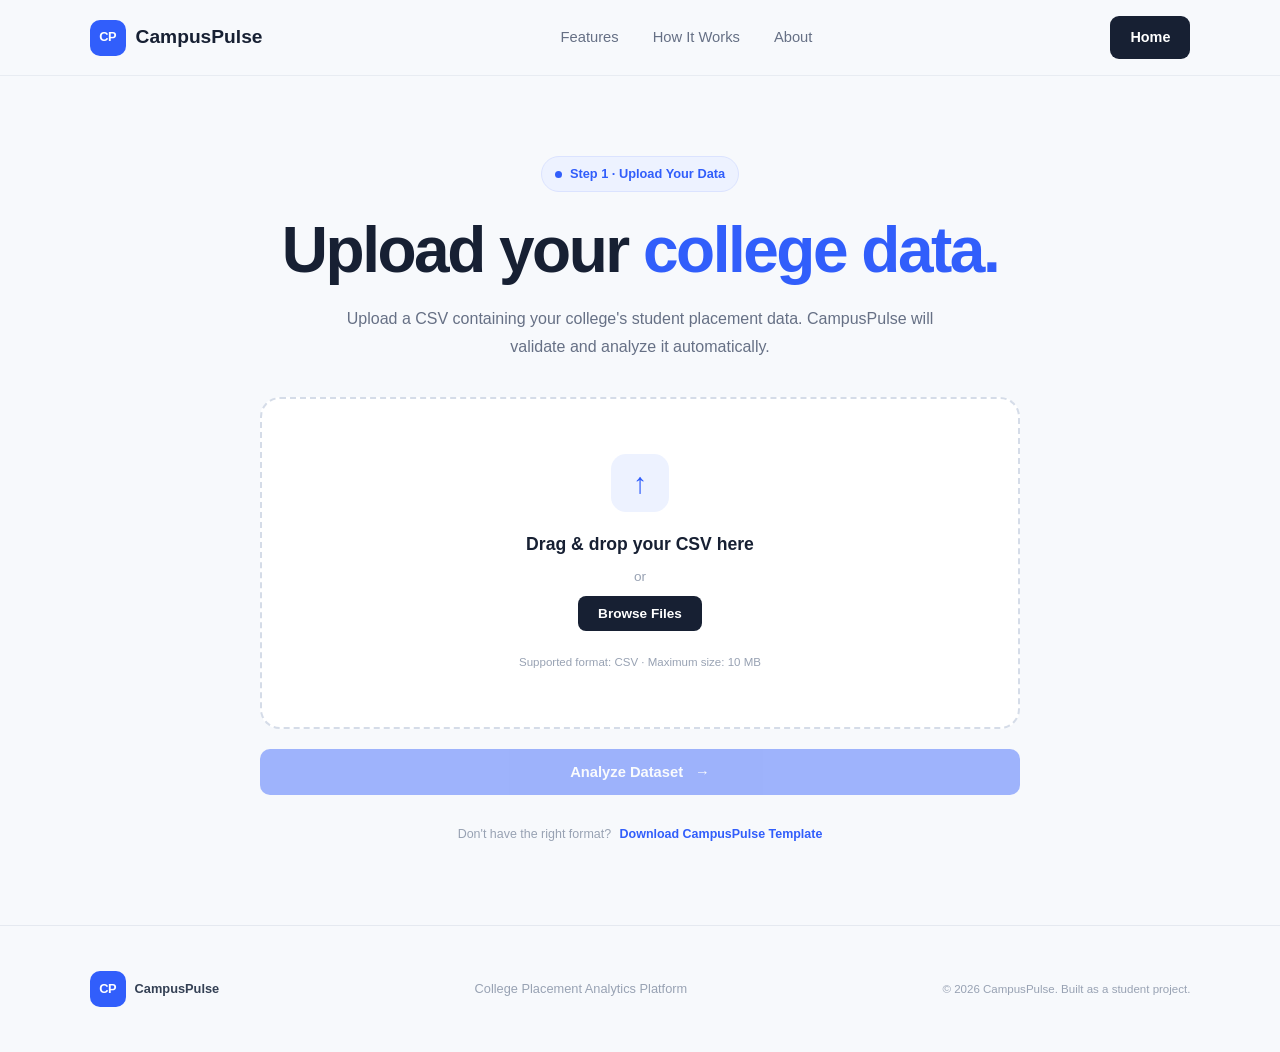
==== frontend/upload.html @ 4b05f2b4 "frontend pusshed" ====
<!DOCTYPE html>
<html lang="en">

<head>
    <meta charset="UTF-8">
    <meta name="viewport" content="width=device-width, initial-scale=1.0">

    <title>Upload Data | CampusPulse</title>

    <link rel="stylesheet" href="style.css">
    <link rel="stylesheet" href="upload.css">
</head>

<body>

    <!-- NAVBAR -->

    <header class="navbar">

        <a href="index.html" class="logo">
            <span class="logo-mark">CP</span>
            <span>CampusPulse</span>
        </a>

        <nav class="nav-links">
            <a href="index.html#features">Features</a>
            <a href="index.html#how-it-works">How It Works</a>
            <a href="index.html#about">About</a>
        </nav>

        <a href="index.html" class="nav-button">
            Home
        </a>

    </header>


    <!-- UPLOAD PAGE -->

    <main class="upload-page">

        <div class="upload-page-content">

            <div class="badge">
                <span class="badge-dot"></span>
                Step 1 · Upload Your Data
            </div>

            <h1>
                Upload your
                <span>college data.</span>
            </h1>

            <p class="upload-description">
                Upload a CSV containing your college's student
                placement data. CampusPulse will validate and
                analyze it automatically.
            </p>


            <!-- DROP ZONE -->

            <div class="drop-zone" id="dropZone">

                <div class="upload-icon">
                    ↑
                </div>

                <h3>
                    Drag & drop your CSV here
                </h3>

                <p>
                    or
                </p>

                <button
                    type="button"
                    class="browse-button"
                    id="browseButton"
                >
                    Browse Files
                </button>

                <input
                    type="file"
                    id="fileInput"
                    accept=".csv"
                    hidden
                >

                <p class="file-info">
                    Supported format: CSV · Maximum size: 10 MB
                </p>

            </div>


            <!-- SELECTED FILE -->

            <div
                class="selected-file"
                id="selectedFile"
                style="display: none;"
            >

                <div class="file-icon">
                    CSV
                </div>

                <div class="file-details">

                    <h4 id="fileName">
                        filename.csv
                    </h4>

                    <p id="fileSize">
                        0 KB
                    </p>

                </div>

                <button
                    class="remove-file"
                    id="removeFile"
                    type="button"
                >
                    ×
                </button>

            </div>


            <!-- VALIDATION MESSAGE -->

            <div
                class="validation-message"
                id="validationMessage"
                style="display: none;"
            >
            </div>


            <!-- ANALYZE BUTTON -->

            <button
                class="primary-button analyze-button"
                id="analyzeButton"
                type="button"
                disabled
            >
                Analyze Dataset
                <span>→</span>
            </button>


            <!-- TEMPLATE LINK -->

            <div class="template-help">

                <p>
                    Don't have the right format?
                </p>

                <button
                    type="button"
                    id="templateButton"
                    class="template-link"
                >
                    Download CampusPulse Template
                </button>

            </div>

        </div>

    </main>


    <!-- FOOTER -->

    <footer>

        <div class="footer-logo">
            <span class="logo-mark">CP</span>
            CampusPulse
        </div>

        <p>
            College Placement Analytics Platform
        </p>

        <p class="copyright">
            © 2026 CampusPulse. Built as a student project.
        </p>

    </footer>


    <script src="upload.js"></script>

</body>

</html>
---- frontend/style.css ----
/* =========================================
   CAMPUSPULSE
   Main Styles
========================================= */

* {
    margin: 0;
    padding: 0;
    box-sizing: border-box;
}

html {
    scroll-behavior: smooth;
}

body {
    font-family: -apple-system, BlinkMacSystemFont, "Segoe UI",
                 Roboto, Helvetica, Arial, sans-serif;

    background: #f7f9fc;
    color: #172033;

    line-height: 1.6;
}


/* =========================================
   NAVBAR
========================================= */

.navbar {
    width: 100%;
    height: 76px;

    display: flex;
    align-items: center;
    justify-content: space-between;

    padding: 0 7%;

    background: rgba(247, 249, 252, 0.92);

    border-bottom: 1px solid #e8ecf2;

    position: sticky;
    top: 0;
    z-index: 1000;

    backdrop-filter: blur(12px);
}

.logo {
    display: flex;
    align-items: center;
    gap: 10px;

    text-decoration: none;

    color: #172033;

    font-size: 1.2rem;
    font-weight: 700;
}

.logo-mark {
    width: 36px;
    height: 36px;

    display: flex;
    align-items: center;
    justify-content: center;

    border-radius: 10px;

    background: #315efb;
    color: white;

    font-size: 0.8rem;
    font-weight: 800;

    letter-spacing: -0.5px;
}

.nav-links {
    display: flex;
    gap: 34px;
}

.nav-links a {
    color: #667085;

    text-decoration: none;

    font-size: 0.92rem;
    font-weight: 500;

    transition: 0.2s ease;
}

.nav-links a:hover {
    color: #315efb;
}

.nav-button {
    text-decoration: none;

    background: #172033;
    color: white;

    padding: 10px 20px;

    border-radius: 9px;

    font-size: 0.9rem;
    font-weight: 600;

    transition: 0.2s ease;
}

.nav-button:hover {
    transform: translateY(-2px);
}


/* =========================================
   HERO
========================================= */

.hero {
    min-height: calc(100vh - 76px);

    display: flex;
    align-items: center;
    justify-content: space-between;

    gap: 70px;

    padding: 80px 7% 100px;

    max-width: 1500px;
    margin: auto;
}

.hero-content {
    width: 50%;
}

.badge {
    display: inline-flex;
    align-items: center;
    gap: 8px;

    padding: 7px 13px;

    background: #edf2ff;

    border: 1px solid #dbe3ff;

    border-radius: 100px;

    color: #315efb;

    font-size: 0.8rem;
    font-weight: 600;
}

.badge-dot {
    width: 7px;
    height: 7px;

    border-radius: 50%;

    background: #315efb;
}

.hero h1 {
    margin-top: 25px;

    font-size: clamp(3rem, 5vw, 5.2rem);

    line-height: 1.04;

    letter-spacing: -3px;

    max-width: 750px;
}

.hero h1 span {
    color: #315efb;
}

.hero-description {
    margin-top: 25px;

    max-width: 620px;

    color: #667085;

    font-size: 1.08rem;

    line-height: 1.8;
}

.hero-buttons {
    display: flex;
    gap: 14px;

    margin-top: 34px;
}

.primary-button,
.secondary-button {
    display: inline-flex;

    align-items: center;
    justify-content: center;

    gap: 12px;

    padding: 14px 22px;

    border-radius: 10px;

    font-size: 0.92rem;
    font-weight: 600;

    cursor: pointer;

    transition: 0.2s ease;

    text-decoration: none;

    border: none;
}

.primary-button {
    background: #315efb;
    color: white;

    box-shadow: 0 8px 20px rgba(49, 94, 251, 0.18);
}

.primary-button:hover {
    transform: translateY(-2px);
}

.secondary-button {
    background: white;
    color: #344054;

    border: 1px solid #dfe4ec;
}

.secondary-button:hover {
    border-color: #315efb;
    color: #315efb;
}

.hero-note {
    margin-top: 18px;

    color: #98a2b3;

    font-size: 0.78rem;
}


/* =========================================
   DASHBOARD PREVIEW
========================================= */

.dashboard-preview {
    width: 50%;
    max-width: 620px;

    padding: 25px;

    background: white;

    border: 1px solid #e5e9f0;

    border-radius: 22px;

    box-shadow:
        0 30px 80px rgba(31, 45, 61, 0.08),
        0 5px 20px rgba(31, 45, 61, 0.04);

    transform: rotate(1deg);

    transition: 0.3s ease;
}

.dashboard-preview:hover {
    transform: rotate(0deg) translateY(-5px);
}

.preview-header {
    display: flex;
    justify-content: space-between;
    align-items: flex-start;

    margin-bottom: 25px;
}

.preview-label {
    color: #98a2b3;

    font-size: 0.65rem;
    font-weight: 700;

    letter-spacing: 1.5px;
}

.preview-header h3 {
    margin-top: 4px;

    font-size: 1.15rem;
}

.preview-menu {
    color: #98a2b3;

    letter-spacing: 3px;
}

.preview-stats {
    display: grid;
    grid-template-columns: repeat(3, 1fr);

    gap: 12px;
}

.preview-card {
    padding: 15px;

    background: #f7f9fc;

    border-radius: 12px;
}

.preview-card p {
    color: #98a2b3;

    font-size: 0.72rem;
}

.preview-card h4 {
    margin-top: 5px;

    font-size: 1.15rem;
}

.positive {
    color: #12b76a;

    font-size: 0.68rem;
    font-weight: 600;
}

.chart-preview {
    margin-top: 22px;

    padding: 18px;

    border: 1px solid #edf0f4;

    border-radius: 14px;
}

.chart-title {
    display: flex;
    justify-content: space-between;

    color: #344054;

    font-size: 0.78rem;
    font-weight: 600;
}

.chart-period {
    color: #98a2b3;
}

.bars {
    height: 210px;

    display: flex;
    align-items: flex-end;
    justify-content: space-around;

    gap: 25px;

    padding: 25px 15px 5px;

    border-bottom: 1px solid #edf0f4;
}

.bar-group {
    height: 100%;

    display: flex;
    flex-direction: column;
    justify-content: flex-end;
    align-items: center;

    gap: 8px;

    color: #98a2b3;

    font-size: 0.68rem;
}

.bar {
    width: 42px;

    border-radius: 7px 7px 0 0;

    background: #315efb;
}

.bar-1 {
    height: 85%;
}

.bar-2 {
    height: 72%;
}

.bar-3 {
    height: 58%;
}

.bar-4 {
    height: 44%;
}


/* =========================================
   SECTION COMMON
========================================= */

.features-section,
.workflow-section {
    padding: 110px 7%;

    max-width: 1400px;
    margin: auto;
}

.section-heading {
    max-width: 650px;

    margin-bottom: 55px;
}

.section-tag {
    color: #315efb;

    font-size: 0.7rem;
    font-weight: 800;

    letter-spacing: 1.7px;
}

.section-heading h2 {
    margin-top: 12px;

    font-size: clamp(2.2rem, 4vw, 3.4rem);

    line-height: 1.1;

    letter-spacing: -1.8px;
}

.section-heading h2 span {
    color: #315efb;
}

.section-heading > p:last-child {
    margin-top: 16px;

    color: #667085;
}


/* =========================================
   FEATURES
========================================= */

.feature-grid {
    display: grid;

    grid-template-columns: repeat(4, 1fr);

    gap: 18px;
}

.feature-card {
    padding: 28px;

    background: white;

    border: 1px solid #e5e9f0;

    border-radius: 16px;

    transition: 0.25s ease;
}

.feature-card:hover {
    transform: translateY(-5px);

    border-color: #d5ddff;

    box-shadow: 0 15px 35px rgba(31, 45, 61, 0.06);
}

.feature-icon {
    width: 44px;
    height: 44px;

    display: flex;
    align-items: center;
    justify-content: center;

    border-radius: 12px;

    background: #edf2ff;
    color: #315efb;

    font-size: 1.2rem;
    font-weight: 700;

    margin-bottom: 22px;
}

.feature-card h3 {
    font-size: 1rem;
}

.feature-card p {
    margin-top: 10px;

    color: #667085;

    font-size: 0.87rem;

    line-height: 1.7;
}


/* =========================================
   WORKFLOW
========================================= */

.workflow-section {
    max-width: 1200px;
}

.workflow {
    display: flex;

    align-items: center;

    justify-content: space-between;
}

.workflow-step {
    flex: 1;
}

.step-number {
    color: #315efb;

    font-size: 0.75rem;
    font-weight: 800;

    letter-spacing: 1px;

    margin-bottom: 14px;
}

.workflow-step h3 {
    font-size: 1.25rem;
}

.workflow-step p {
    margin-top: 8px;

    color: #667085;

    font-size: 0.87rem;

    max-width: 220px;
}

.workflow-line {
    width: 100px;

    height: 1px;

    background: #dfe4ec;
}


/* =========================================
   UPLOAD CTA
========================================= */

.upload-section {
    margin: 50px 7% 100px;

    padding: 90px 40px;

    border-radius: 25px;

    background: #172033;

    color: white;

    text-align: center;
}

.upload-content {
    max-width: 650px;

    margin: auto;
}

.upload-section .section-tag {
    color: #8fa7ff;
}

.upload-section h2 {
    margin-top: 12px;

    font-size: clamp(2.4rem, 4vw, 3.6rem);

    line-height: 1.1;

    letter-spacing: -2px;
}

.upload-section h2 span {
    color: #8fa7ff;
}

.upload-section p:not(.section-tag) {
    margin-top: 18px;

    color: #aeb8ca;
}

.upload-buttons {
    display: flex;
    justify-content: center;

    gap: 14px;

    margin-top: 30px;
}

.upload-section .secondary-button {
    background: transparent;

    color: white;

    border-color: #3c465b;
}


/* =========================================
   FOOTER
========================================= */

footer {
    padding: 45px 7%;

    border-top: 1px solid #e5e9f0;

    display: flex;
    align-items: center;
    justify-content: space-between;

    color: #98a2b3;

    font-size: 0.8rem;
}

.footer-logo {
    display: flex;
    align-items: center;
    gap: 9px;

    color: #344054;

    font-weight: 700;
}

.copyright {
    font-size: 0.72rem;
}


/* =========================================
   RESPONSIVE
========================================= */

@media (max-width: 1000px) {

    .hero {
        flex-direction: column;

        align-items: flex-start;
    }

    .hero-content,
    .dashboard-preview {
        width: 100%;
        max-width: none;
    }

    .feature-grid {
        grid-template-columns: repeat(2, 1fr);
    }

    .nav-links {
        display: none;
    }

}


@media (max-width: 650px) {

    .navbar {
        padding: 0 5%;
    }

    .nav-button {
        display: none;
    }

    .hero {
        padding: 60px 5%;
    }

    .hero h1 {
        font-size: 3rem;
        letter-spacing: -2px;
    }

    .hero-buttons {
        flex-direction: column;

        align-items: stretch;
    }

    .dashboard-preview {
        padding: 16px;
    }

    .preview-stats {
        grid-template-columns: 1fr;
    }

    .feature-grid {
        grid-template-columns: 1fr;
    }

    .workflow {
        flex-direction: column;

        align-items: flex-start;

        gap: 30px;
    }

    .workflow-line {
        display: none;
    }

    .upload-section {
        margin-left: 5%;
        margin-right: 5%;

        padding: 65px 25px;
    }

    .upload-buttons {
        flex-direction: column;
    }

    footer {
        flex-direction: column;

        gap: 15px;

        text-align: center;
    }

}
---- frontend/upload.css ----
/* =========================================
   CAMPUSPULSE
   Upload Page
========================================= */

.upload-page {
    min-height: calc(100vh - 76px);

    display: flex;
    justify-content: center;
    align-items: center;

    padding: 80px 5%;
}

.upload-page-content {
    width: 100%;
    max-width: 760px;

    text-align: center;
}

.upload-page h1 {
    margin-top: 25px;

    font-size: clamp(3rem, 5vw, 4.5rem);

    line-height: 1.05;

    letter-spacing: -2.5px;
}

.upload-page h1 span {
    color: #315efb;
}

.upload-description {
    max-width: 600px;

    margin: 20px auto 35px;

    color: #667085;

    font-size: 1rem;

    line-height: 1.8;
}


/* =========================================
   DROP ZONE
========================================= */

.drop-zone {
    padding: 55px 30px;

    background: white;

    border: 2px dashed #d5dce8;

    border-radius: 20px;

    transition: 0.25s ease;

    cursor: pointer;
}

.drop-zone:hover {
    border-color: #315efb;

    background: #fbfcff;
}

.drop-zone.drag-over {
    border-color: #315efb;

    background: #edf2ff;

    transform: scale(1.01);
}

.upload-icon {
    width: 58px;
    height: 58px;

    display: flex;
    align-items: center;
    justify-content: center;

    margin: 0 auto 18px;

    border-radius: 15px;

    background: #edf2ff;

    color: #315efb;

    font-size: 1.8rem;
    font-weight: 700;
}

.drop-zone h3 {
    font-size: 1.1rem;

    color: #172033;
}

.drop-zone > p {
    margin-top: 8px;

    color: #98a2b3;

    font-size: 0.85rem;
}

.browse-button {
    margin-top: 8px;

    padding: 10px 20px;

    border: none;

    border-radius: 8px;

    background: #172033;

    color: white;

    font-size: 0.85rem;

    font-weight: 600;

    cursor: pointer;

    transition: 0.2s ease;
}

.browse-button:hover {
    background: #315efb;

    transform: translateY(-2px);
}

.file-info {
    margin-top: 22px !important;

    font-size: 0.72rem !important;

    color: #98a2b3 !important;
}


/* =========================================
   SELECTED FILE
========================================= */

.selected-file {
    display: flex;

    align-items: center;

    gap: 15px;

    margin-top: 18px;

    padding: 16px 18px;

    background: white;

    border: 1px solid #e1e6ef;

    border-radius: 13px;

    text-align: left;
}

.file-icon {
    width: 45px;
    height: 45px;

    display: flex;
    align-items: center;
    justify-content: center;

    border-radius: 10px;

    background: #edf2ff;

    color: #315efb;

    font-size: 0.65rem;
    font-weight: 800;
}

.file-details {
    flex: 1;
}

.file-details h4 {
    color: #172033;

    font-size: 0.9rem;

    font-weight: 600;

    word-break: break-word;
}

.file-details p {
    margin-top: 2px;

    color: #98a2b3;

    font-size: 0.72rem;
}

.remove-file {
    width: 32px;
    height: 32px;

    border: none;

    border-radius: 50%;

    background: #f2f4f7;

    color: #667085;

    font-size: 1.2rem;

    cursor: pointer;
}

.remove-file:hover {
    background: #fee4e2;

    color: #d92d20;
}


/* =========================================
   VALIDATION
========================================= */

.validation-message {
    margin-top: 15px;

    padding: 12px 15px;

    border-radius: 10px;

    font-size: 0.82rem;

    text-align: left;
}

.validation-message.success {
    background: #ecfdf3;

    color: #027a48;

    border: 1px solid #abefc6;
}

.validation-message.error {
    background: #fef3f2;

    color: #b42318;

    border: 1px solid #fecdca;
}


/* =========================================
   ANALYZE BUTTON
========================================= */

.analyze-button {
    width: 100%;

    margin-top: 20px;

    padding: 15px;

    justify-content: center;
}

.analyze-button:disabled {
    opacity: 0.45;

    cursor: not-allowed;

    transform: none;

    box-shadow: none;
}


/* =========================================
   TEMPLATE
========================================= */

.template-help {
    margin-top: 25px;
}

.template-help p {
    display: inline;

    color: #98a2b3;

    font-size: 0.78rem;
}

.template-link {
    margin-left: 5px;

    padding: 0;

    border: none;

    background: none;

    color: #315efb;

    font-size: 0.78rem;

    font-weight: 600;

    cursor: pointer;
}

.template-link:hover {
    text-decoration: underline;
}


/* =========================================
   RESPONSIVE
========================================= */

@media (max-width: 650px) {

    .upload-page {
        padding: 60px 5%;
    }

    .upload-page h1 {
        font-size: 3rem;

        letter-spacing: -2px;
    }

    .drop-zone {
        padding: 45px 20px;
    }

    .selected-file {
        padding: 13px;
    }

    .template-help p {
        display: block;
    }

    .template-link {
        margin-top: 5px;
        margin-left: 0;
    }

}
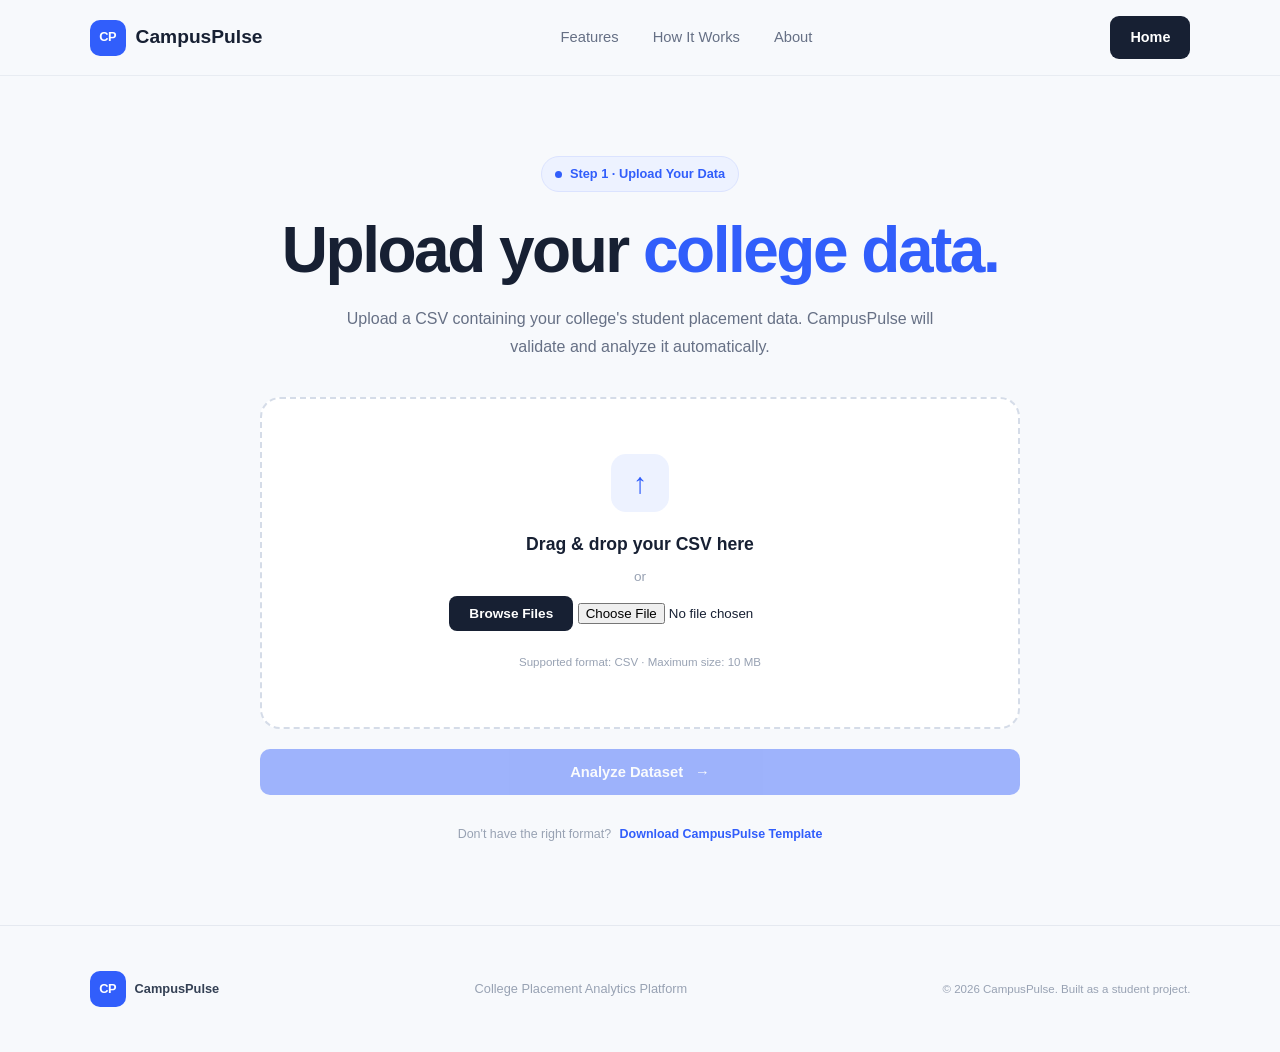
==== commit fb84cf71: "rucha side changes" ====
--- a/frontend/upload.html
+++ b/frontend/upload.html
@@ -85,8 +85,7 @@
                 <input
                     type="file"
                     id="fileInput"
-                    accept=".csv"
-                    hidden
+                    accept=".csv,text/csv"
                 >
 
                 <p class="file-info">
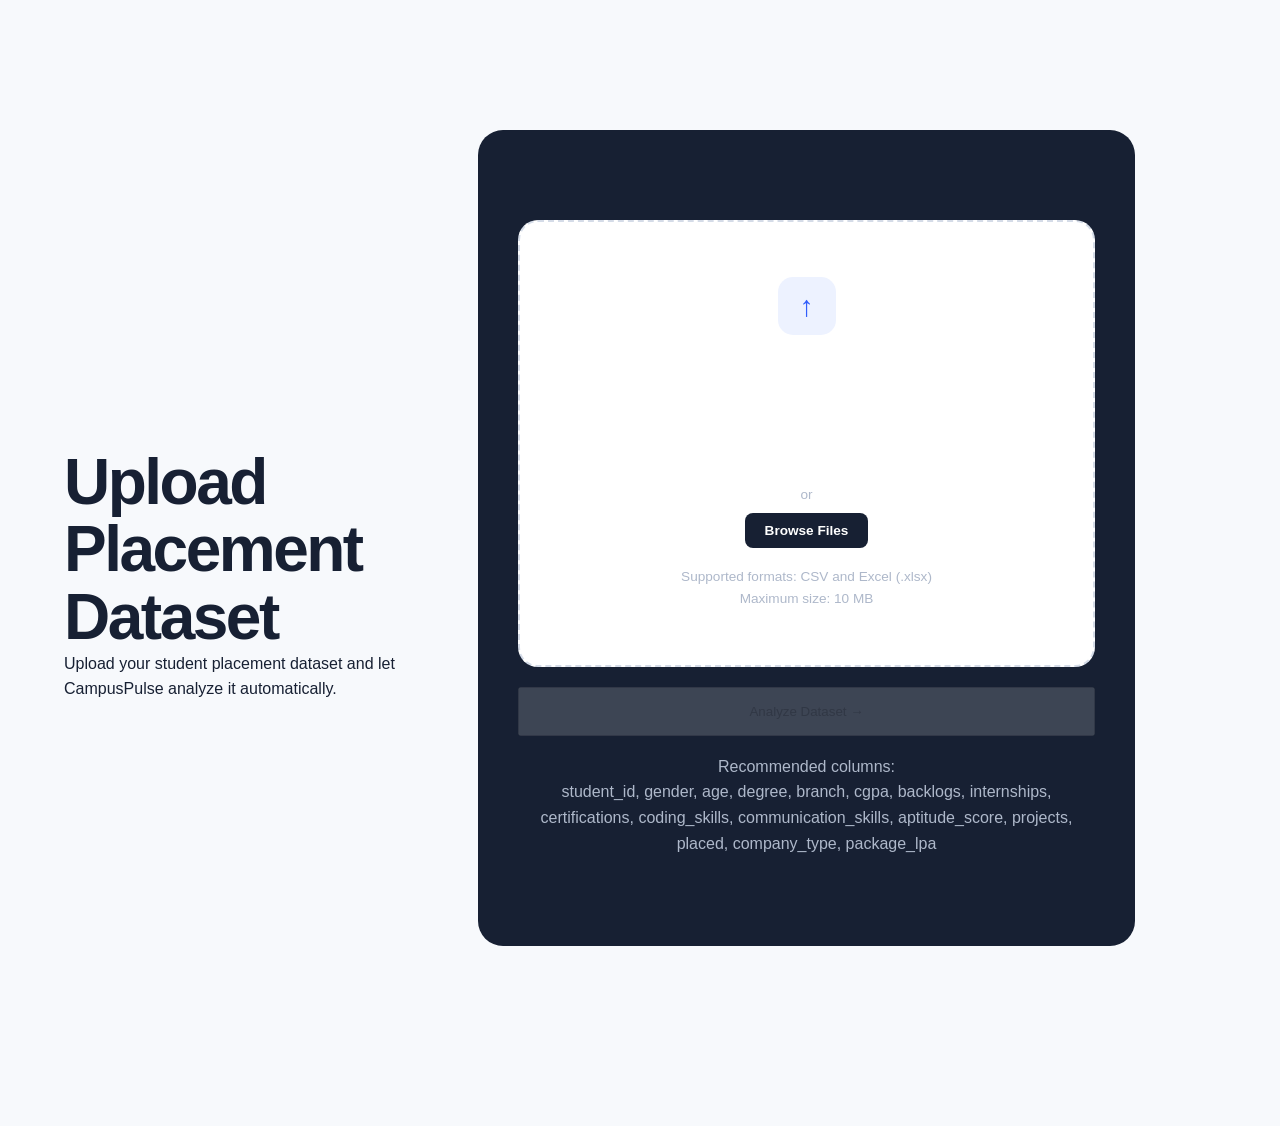
==== commit 401a61d8: "Update CampusPulse upload and dashboard" ====
--- a/frontend/upload.html
+++ b/frontend/upload.html
@@ -2,202 +2,222 @@
 <html lang="en">
 
 <head>
+
     <meta charset="UTF-8">
-    <meta name="viewport" content="width=device-width, initial-scale=1.0">
-
-    <title>Upload Data | CampusPulse</title>
+
+    <meta name="viewport"
+          content="width=device-width, initial-scale=1.0">
+
+    <title>CampusPulse - Upload Dataset</title>
 
     <link rel="stylesheet" href="style.css">
     <link rel="stylesheet" href="upload.css">
+
 </head>
 
+
 <body>
 
-    <!-- NAVBAR -->
-
-    <header class="navbar">
-
-        <a href="index.html" class="logo">
-            <span class="logo-mark">CP</span>
-            <span>CampusPulse</span>
-        </a>
-
-        <nav class="nav-links">
-            <a href="index.html#features">Features</a>
-            <a href="index.html#how-it-works">How It Works</a>
-            <a href="index.html#about">About</a>
-        </nav>
-
-        <a href="index.html" class="nav-button">
-            Home
-        </a>
-
-    </header>
-
-
-    <!-- UPLOAD PAGE -->
-
     <main class="upload-page">
 
-        <div class="upload-page-content">
-
-            <div class="badge">
-                <span class="badge-dot"></span>
-                Step 1 · Upload Your Data
-            </div>
-
-            <h1>
-                Upload your
-                <span>college data.</span>
-            </h1>
-
-            <p class="upload-description">
-                Upload a CSV containing your college's student
-                placement data. CampusPulse will validate and
-                analyze it automatically.
+        <!-- =========================================
+             HEADER
+        ========================================== -->
+
+        <section class="upload-header">
+
+            <h1>Upload Placement Dataset</h1>
+
+            <p>
+                Upload your student placement dataset
+                and let CampusPulse analyze it automatically.
             </p>
 
-
-            <!-- DROP ZONE -->
-
-            <div class="drop-zone" id="dropZone">
+        </section>
+
+
+        <!-- =========================================
+             UPLOAD SECTION
+        ========================================== -->
+
+        <section class="upload-section">
+
+            <div id="dropZone"
+                 class="drop-zone">
+
+
+                <!-- Upload Icon -->
 
                 <div class="upload-icon">
                     ↑
                 </div>
 
-                <h3>
-                    Drag & drop your CSV here
-                </h3>
-
-                <p>
+
+                <!-- Heading -->
+
+                <h2>
+                    Drag &amp; drop your file here
+                </h2>
+
+
+                <p class="or-text">
                     or
                 </p>
 
+
+                <!-- Browse Button -->
+
                 <button
                     type="button"
-                    class="browse-button"
                     id="browseButton"
-                >
+                    class="browse-button">
+
                     Browse Files
+
                 </button>
+
+
+                <!--
+                    IMPORTANT:
+                    This input is hidden.
+                    The Browse Files button opens it.
+                -->
 
                 <input
                     type="file"
                     id="fileInput"
-                    accept=".csv,text/csv"
+                    accept=".csv,.xlsx,text/csv,application/vnd.openxmlformats-officedocument.spreadsheetml.sheet"
+                    style="display: none;"
                 >
 
-                <p class="file-info">
-                    Supported format: CSV · Maximum size: 10 MB
+
+                <p class="file-help">
+
+                    Supported formats:
+                    CSV and Excel (.xlsx)
+
+                    <br>
+
+                    Maximum size: 10 MB
+
                 </p>
 
             </div>
 
 
-            <!-- SELECTED FILE -->
+            <!-- =========================================
+                 SELECTED FILE
+            ========================================== -->
 
             <div
+                id="selectedFile"
                 class="selected-file"
-                id="selectedFile"
                 style="display: none;"
             >
 
-                <div class="file-icon">
-                    CSV
+                <div class="file-info">
+
+                    <div
+                        id="fileTypeIcon"
+                        class="file-icon"
+                    >
+                        FILE
+                    </div>
+
+
+                    <div>
+
+                        <div
+                            id="fileName"
+                            class="file-name"
+                        >
+                        </div>
+
+
+                        <div
+                            id="fileSize"
+                            class="file-size"
+                        >
+                        </div>
+
+                    </div>
+
                 </div>
 
-                <div class="file-details">
-
-                    <h4 id="fileName">
-                        filename.csv
-                    </h4>
-
-                    <p id="fileSize">
-                        0 KB
-                    </p>
-
-                </div>
 
                 <button
+                    type="button"
+                    id="removeFile"
                     class="remove-file"
-                    id="removeFile"
-                    type="button"
                 >
-                    ×
+
+                    Remove
+
                 </button>
 
             </div>
 
 
-            <!-- VALIDATION MESSAGE -->
+            <!-- =========================================
+                 VALIDATION MESSAGE
+            ========================================== -->
 
             <div
+                id="validationMessage"
                 class="validation-message"
-                id="validationMessage"
                 style="display: none;"
             >
             </div>
 
 
-            <!-- ANALYZE BUTTON -->
+            <!-- =========================================
+                 ANALYZE BUTTON
+            ========================================== -->
 
             <button
-                class="primary-button analyze-button"
+                type="button"
                 id="analyzeButton"
-                type="button"
+                class="analyze-button"
                 disabled
             >
+
                 Analyze Dataset
+
                 <span>→</span>
+
             </button>
 
 
-            <!-- TEMPLATE LINK -->
-
-            <div class="template-help">
-
-                <p>
-                    Don't have the right format?
-                </p>
-
-                <button
-                    type="button"
-                    id="templateButton"
-                    class="template-link"
-                >
-                    Download CampusPulse Template
-                </button>
-
-            </div>
-
-        </div>
+            <!-- =========================================
+                 TEMPLATE
+            ========================================== -->
+
+            <p class="template-text">
+
+                Recommended columns:
+
+                <br>
+
+                student_id, gender, age, degree, branch,
+                cgpa, backlogs, internships, certifications,
+                coding_skills, communication_skills,
+                aptitude_score, projects, placed,
+                company_type, package_lpa
+
+            </p>
+
+        </section>
 
     </main>
 
 
-    <!-- FOOTER -->
-
-    <footer>
-
-        <div class="footer-logo">
-            <span class="logo-mark">CP</span>
-            CampusPulse
-        </div>
-
-        <p>
-            College Placement Analytics Platform
-        </p>
-
-        <p class="copyright">
-            © 2026 CampusPulse. Built as a student project.
-        </p>
-
-    </footer>
-
+    <!-- =========================================
+         JAVASCRIPT
+    ========================================== -->
 
     <script src="upload.js"></script>
 
 </body>
 
-</html>+</html>
+
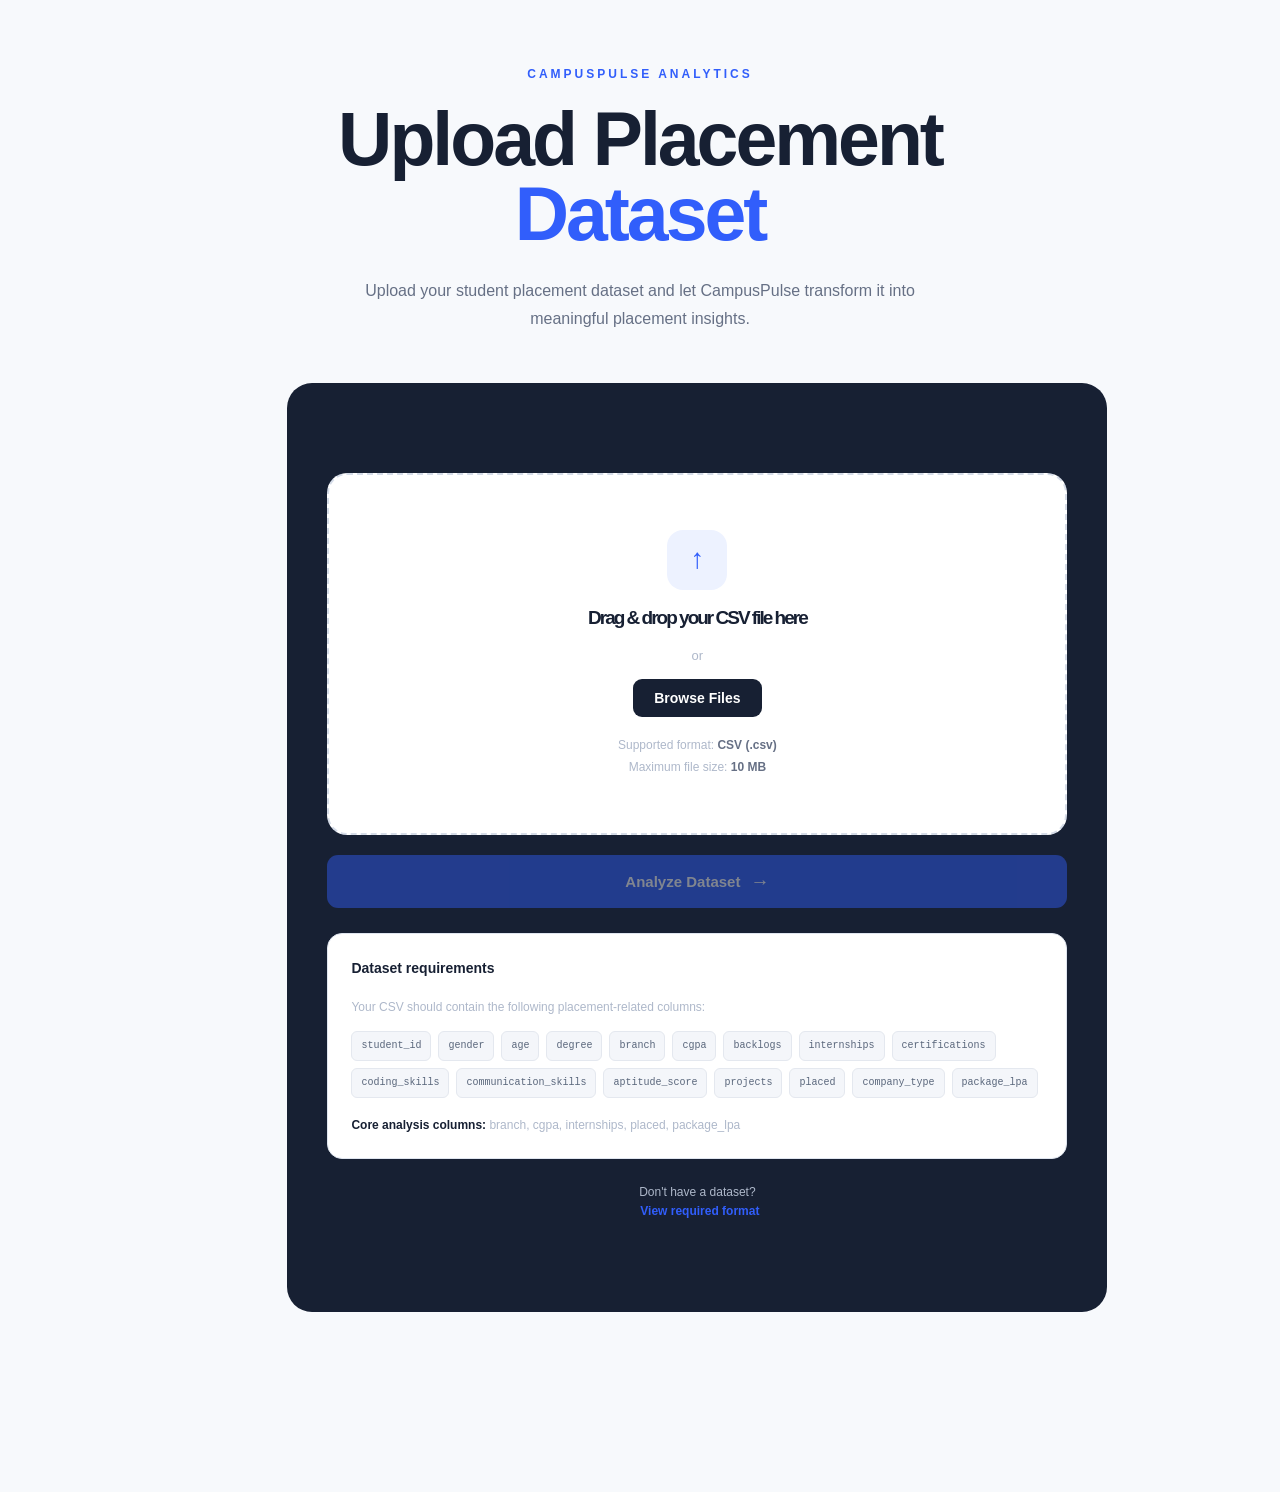
==== commit 8c5a2fe7: "Improve dashboard and upload experience" ====
--- a/frontend/upload.html
+++ b/frontend/upload.html
@@ -5,8 +5,10 @@
 
     <meta charset="UTF-8">
 
-    <meta name="viewport"
-          content="width=device-width, initial-scale=1.0">
+    <meta
+        name="viewport"
+        content="width=device-width, initial-scale=1.0"
+    >
 
     <title>CampusPulse - Upload Dataset</title>
 
@@ -18,195 +20,250 @@
 
 <body>
 
+    <!-- =========================================
+         MAIN UPLOAD PAGE
+    ========================================== -->
+
     <main class="upload-page">
 
-        <!-- =========================================
-             HEADER
-        ========================================== -->
-
-        <section class="upload-header">
-
-            <h1>Upload Placement Dataset</h1>
-
-            <p>
+        <div class="upload-page-content">
+
+
+            <!-- =================================
+                 HEADER
+            ================================== -->
+
+            <div class="upload-eyebrow">
+                CAMPUSPULSE ANALYTICS
+            </div>
+
+
+            <h1>
+                Upload Placement
+                <span>Dataset</span>
+            </h1>
+
+
+            <p class="upload-description">
+
                 Upload your student placement dataset
-                and let CampusPulse analyze it automatically.
+                and let CampusPulse transform it into
+                meaningful placement insights.
+
             </p>
 
-        </section>
-
-
-        <!-- =========================================
-             UPLOAD SECTION
-        ========================================== -->
-
-        <section class="upload-section">
-
-            <div id="dropZone"
-                 class="drop-zone">
-
-
-                <!-- Upload Icon -->
-
-                <div class="upload-icon">
-                    ↑
-                </div>
-
-
-                <!-- Heading -->
-
-                <h2>
-                    Drag &amp; drop your file here
-                </h2>
-
-
-                <p class="or-text">
-                    or
-                </p>
-
-
-                <!-- Browse Button -->
+
+            <!-- =================================
+                 UPLOAD CARD
+            ================================== -->
+
+            <section class="upload-section">
+
+
+                <!-- DROP ZONE -->
+
+                <div
+                    id="dropZone"
+                    class="drop-zone"
+                >
+
+                    <div class="upload-icon">
+                        ↑
+                    </div>
+
+
+                    <h2>
+                        Drag &amp; drop your CSV file here
+                    </h2>
+
+
+                    <p class="or-text">
+                        or
+                    </p>
+
+
+                    <button
+                        type="button"
+                        id="browseButton"
+                        class="browse-button"
+                    >
+                        Browse Files
+                    </button>
+
+
+                    <input
+                        type="file"
+                        id="fileInput"
+                        accept=".csv,text/csv"
+                        hidden
+                    >
+
+
+                    <p class="file-help">
+
+                        Supported format:
+                        <strong>CSV (.csv)</strong>
+
+                        <br>
+
+                        Maximum file size:
+                        <strong>10 MB</strong>
+
+                    </p>
+
+                </div>
+
+
+                <!-- =================================
+                     SELECTED FILE
+                ================================== -->
+
+                <div
+                    id="selectedFile"
+                    class="selected-file"
+                    style="display: none;"
+                >
+
+                    <div class="file-icon">
+                        CSV
+                    </div>
+
+
+                    <div class="file-details">
+
+                        <h4 id="fileName">
+                            filename.csv
+                        </h4>
+
+                        <p id="fileSize">
+                            0 KB
+                        </p>
+
+                    </div>
+
+
+                    <button
+                        type="button"
+                        id="removeFile"
+                        class="remove-file"
+                        aria-label="Remove selected file"
+                    >
+                        ×
+                    </button>
+
+                </div>
+
+
+                <!-- =================================
+                     VALIDATION MESSAGE
+                ================================== -->
+
+                <div
+                    id="validationMessage"
+                    class="validation-message"
+                    style="display: none;"
+                >
+                </div>
+
+
+                <!-- =================================
+                     ANALYZE BUTTON
+                ================================== -->
 
                 <button
                     type="button"
-                    id="browseButton"
-                    class="browse-button">
-
-                    Browse Files
+                    id="analyzeButton"
+                    class="analyze-button"
+                    disabled
+                >
+
+                    <span id="analyzeText">
+                        Analyze Dataset
+                    </span>
+
+                    <span
+                        id="analyzeIcon"
+                        class="analyze-icon"
+                    >
+                        →
+                    </span>
 
                 </button>
 
 
-                <!--
-                    IMPORTANT:
-                    This input is hidden.
-                    The Browse Files button opens it.
-                -->
-
-                <input
-                    type="file"
-                    id="fileInput"
-                    accept=".csv,.xlsx,text/csv,application/vnd.openxmlformats-officedocument.spreadsheetml.sheet"
-                    style="display: none;"
-                >
-
-
-                <p class="file-help">
-
-                    Supported formats:
-                    CSV and Excel (.xlsx)
-
-                    <br>
-
-                    Maximum size: 10 MB
-
-                </p>
-
-            </div>
-
-
-            <!-- =========================================
-                 SELECTED FILE
-            ========================================== -->
-
-            <div
-                id="selectedFile"
-                class="selected-file"
-                style="display: none;"
-            >
-
-                <div class="file-info">
-
-                    <div
-                        id="fileTypeIcon"
-                        class="file-icon"
-                    >
-                        FILE
-                    </div>
-
-
-                    <div>
-
-                        <div
-                            id="fileName"
-                            class="file-name"
-                        >
-                        </div>
-
-
-                        <div
-                            id="fileSize"
-                            class="file-size"
-                        >
-                        </div>
-
-                    </div>
-
-                </div>
-
-
-                <button
-                    type="button"
-                    id="removeFile"
-                    class="remove-file"
-                >
-
-                    Remove
-
-                </button>
-
-            </div>
-
-
-            <!-- =========================================
-                 VALIDATION MESSAGE
-            ========================================== -->
-
-            <div
-                id="validationMessage"
-                class="validation-message"
-                style="display: none;"
-            >
-            </div>
-
-
-            <!-- =========================================
-                 ANALYZE BUTTON
-            ========================================== -->
-
-            <button
-                type="button"
-                id="analyzeButton"
-                class="analyze-button"
-                disabled
-            >
-
-                Analyze Dataset
-
-                <span>→</span>
-
-            </button>
-
-
-            <!-- =========================================
-                 TEMPLATE
-            ========================================== -->
-
-            <p class="template-text">
-
-                Recommended columns:
-
-                <br>
-
-                student_id, gender, age, degree, branch,
-                cgpa, backlogs, internships, certifications,
-                coding_skills, communication_skills,
-                aptitude_score, projects, placed,
-                company_type, package_lpa
-
-            </p>
-
-        </section>
+                <!-- =================================
+                     DATASET REQUIREMENTS
+                ================================== -->
+
+                <div class="requirements-card">
+
+                    <div class="requirements-title">
+                        Dataset requirements
+                    </div>
+
+
+                    <p>
+                        Your CSV should contain the
+                        following placement-related columns:
+                    </p>
+
+
+                    <div class="column-list">
+
+                        <span>student_id</span>
+                        <span>gender</span>
+                        <span>age</span>
+                        <span>degree</span>
+                        <span>branch</span>
+                        <span>cgpa</span>
+                        <span>backlogs</span>
+                        <span>internships</span>
+                        <span>certifications</span>
+                        <span>coding_skills</span>
+                        <span>communication_skills</span>
+                        <span>aptitude_score</span>
+                        <span>projects</span>
+                        <span>placed</span>
+                        <span>company_type</span>
+                        <span>package_lpa</span>
+
+                    </div>
+
+
+                    <p class="required-note">
+
+                        <strong>Core analysis columns:</strong>
+                        branch, cgpa, internships,
+                        placed, package_lpa
+
+                    </p>
+
+                </div>
+
+
+                <!-- =================================
+                     TEMPLATE HELP
+                ================================== -->
+
+                <div class="template-help">
+
+                    <p>
+                        Don't have a dataset?
+                    </p>
+
+                    <button
+                        type="button"
+                        id="templateButton"
+                        class="template-link"
+                    >
+                        View required format
+                    </button>
+
+                </div>
+
+            </section>
+
+        </div>
 
     </main>
 
@@ -219,5 +276,4 @@
 
 </body>
 
-</html>
-
+</html>
--- a/frontend/upload.css
+++ b/frontend/upload.css
@@ -1,337 +1,714 @@
 /* =========================================
    CAMPUSPULSE
-   Upload Page
+   UPLOAD PAGE
+========================================= */
+
+
+/* =========================================
+   PAGE
 ========================================= */
 
 .upload-page {
+
     min-height: calc(100vh - 76px);
 
     display: flex;
+
     justify-content: center;
+
+    align-items: flex-start;
+
+    padding:
+        65px
+        5%
+        80px;
+
+}
+
+
+.upload-page-content {
+
+    width: 100%;
+
+    max-width: 820px;
+
+    text-align: center;
+
+}
+
+
+/* =========================================
+   HEADER
+========================================= */
+
+.upload-eyebrow {
+
+    color: #315efb;
+
+    font-size: 12px;
+
+    font-weight: 800;
+
+    letter-spacing: 3px;
+
+    margin-bottom: 18px;
+
+}
+
+
+.upload-page h1 {
+
+    margin: 0;
+
+    font-size:
+        clamp(
+            3rem,
+            6vw,
+            4.7rem
+        );
+
+    line-height: 1;
+
+    letter-spacing: -3px;
+
+    color: #172033;
+
+    font-weight: 800;
+
+}
+
+
+.upload-page h1 span {
+
+    color: #315efb;
+
+}
+
+
+.upload-description {
+
+    max-width: 620px;
+
+    margin:
+        24px
+        auto
+        38px;
+
+    color: #667085;
+
+    font-size: 16px;
+
+    line-height: 1.75;
+
+}
+
+
+/* =========================================
+   UPLOAD SECTION
+========================================= */
+
+.upload-section {
+
+    width: 100%;
+
+}
+
+
+/* =========================================
+   DROP ZONE
+========================================= */
+
+.drop-zone {
+
+    padding:
+        55px
+        30px;
+
+    background: #ffffff;
+
+    border:
+        2px
+        dashed
+        #d5dce8;
+
+    border-radius: 20px;
+
+    transition:
+        border-color
+        0.25s ease,
+        background
+        0.25s ease,
+        transform
+        0.25s ease;
+
+    cursor: pointer;
+
+}
+
+
+.drop-zone:hover {
+
+    border-color: #315efb;
+
+    background: #fbfcff;
+
+}
+
+
+.drop-zone.drag-over {
+
+    border-color: #315efb;
+
+    background: #edf2ff;
+
+    transform: scale(1.01);
+
+}
+
+
+/* =========================================
+   UPLOAD ICON
+========================================= */
+
+.upload-icon {
+
+    width: 60px;
+
+    height: 60px;
+
+    display: flex;
+
     align-items: center;
 
-    padding: 80px 5%;
-}
-
-.upload-page-content {
+    justify-content: center;
+
+    margin:
+        0
+        auto
+        18px;
+
+    border-radius: 16px;
+
+    background: #edf2ff;
+
+    color: #315efb;
+
+    font-size: 28px;
+
+    font-weight: 700;
+
+}
+
+
+.drop-zone h2 {
+
+    color: #172033;
+
+    font-size: 19px;
+
+    font-weight: 750;
+
+}
+
+
+.or-text {
+
+    margin:
+        8px
+        0;
+
+    color: #98a2b3;
+
+    font-size: 13px;
+
+}
+
+
+/* =========================================
+   BROWSE BUTTON
+========================================= */
+
+.browse-button {
+
+    margin-top: 4px;
+
+    padding:
+        11px
+        21px;
+
+    border: none;
+
+    border-radius: 9px;
+
+    background: #172033;
+
+    color: #ffffff;
+
+    font-size: 14px;
+
+    font-weight: 700;
+
+    cursor: pointer;
+
+    transition:
+        background
+        0.2s ease,
+        transform
+        0.2s ease;
+
+}
+
+
+.browse-button:hover {
+
+    background: #315efb;
+
+    transform: translateY(-2px);
+
+}
+
+
+/* =========================================
+   FILE HELP
+========================================= */
+
+.file-help {
+
+    margin-top: 20px;
+
+    color: #98a2b3;
+
+    font-size: 12px;
+
+    line-height: 1.8;
+
+}
+
+
+.file-help strong {
+
+    color: #667085;
+
+}
+
+
+/* =========================================
+   SELECTED FILE
+========================================= */
+
+.selected-file {
+
+    margin-top: 18px;
+
+    padding:
+        16px
+        18px;
+
+    display: flex;
+
+    align-items: center;
+
+    gap: 15px;
+
+    background: #ffffff;
+
+    border:
+        1px
+        solid
+        #dfe5ef;
+
+    border-radius: 13px;
+
+    text-align: left;
+
+    box-shadow:
+        0
+        5px
+        18px
+        rgba(
+            20,
+            35,
+            65,
+            0.04
+        );
+
+}
+
+
+.file-icon {
+
+    width: 46px;
+
+    height: 46px;
+
+    display: flex;
+
+    align-items: center;
+
+    justify-content: center;
+
+    flex-shrink: 0;
+
+    border-radius: 10px;
+
+    background: #edf2ff;
+
+    color: #315efb;
+
+    font-size: 11px;
+
+    font-weight: 800;
+
+}
+
+
+.file-details {
+
+    min-width: 0;
+
+    flex: 1;
+
+}
+
+
+.file-details h4 {
+
+    color: #172033;
+
+    font-size: 14px;
+
+    font-weight: 700;
+
+    word-break: break-word;
+
+}
+
+
+.file-details p {
+
+    margin-top: 3px;
+
+    color: #98a2b3;
+
+    font-size: 12px;
+
+}
+
+
+.remove-file {
+
+    width: 34px;
+
+    height: 34px;
+
+    display: flex;
+
+    align-items: center;
+
+    justify-content: center;
+
+    flex-shrink: 0;
+
+    border: none;
+
+    border-radius: 50%;
+
+    background: #f2f4f7;
+
+    color: #667085;
+
+    font-size: 22px;
+
+    line-height: 1;
+
+    cursor: pointer;
+
+    transition:
+        background
+        0.2s ease,
+        color
+        0.2s ease;
+
+}
+
+
+.remove-file:hover {
+
+    background: #fee4e2;
+
+    color: #d92d20;
+
+}
+
+
+/* =========================================
+   VALIDATION
+========================================= */
+
+.validation-message {
+
+    margin-top: 15px;
+
+    padding:
+        13px
+        15px;
+
+    border-radius: 10px;
+
+    font-size: 13px;
+
+    line-height: 1.5;
+
+    text-align: left;
+
+}
+
+
+.validation-message.success {
+
+    background: #ecfdf3;
+
+    color: #027a48;
+
+    border:
+        1px
+        solid
+        #abefc6;
+
+}
+
+
+.validation-message.error {
+
+    background: #fef3f2;
+
+    color: #b42318;
+
+    border:
+        1px
+        solid
+        #fecdca;
+
+}
+
+
+/* =========================================
+   ANALYZE BUTTON
+========================================= */
+
+.analyze-button {
+
     width: 100%;
-    max-width: 760px;
-
-    text-align: center;
-}
-
-.upload-page h1 {
+
+    min-height: 53px;
+
+    margin-top: 20px;
+
+    display: flex;
+
+    align-items: center;
+
+    justify-content: center;
+
+    gap: 10px;
+
+    border: none;
+
+    border-radius: 11px;
+
+    background: #315efb;
+
+    color: #ffffff;
+
+    font-size: 15px;
+
+    font-weight: 750;
+
+    cursor: pointer;
+
+    transition:
+        background
+        0.2s ease,
+        transform
+        0.2s ease,
+        opacity
+        0.2s ease;
+
+}
+
+
+.analyze-button:hover:not(:disabled) {
+
+    background: #254edc;
+
+    transform: translateY(-1px);
+
+}
+
+
+.analyze-button:disabled {
+
+    opacity: 0.45;
+
+    cursor: not-allowed;
+
+    transform: none;
+
+}
+
+
+.analyze-icon {
+
+    font-size: 19px;
+
+}
+
+
+/* =========================================
+   REQUIREMENTS
+========================================= */
+
+.requirements-card {
+
     margin-top: 25px;
 
-    font-size: clamp(3rem, 5vw, 4.5rem);
-
-    line-height: 1.05;
-
-    letter-spacing: -2.5px;
-}
-
-.upload-page h1 span {
+    padding: 23px;
+
+    background: #ffffff;
+
+    border:
+        1px
+        solid
+        #dfe5ef;
+
+    border-radius: 15px;
+
+    text-align: left;
+
+}
+
+
+.requirements-title {
+
+    color: #172033;
+
+    font-size: 14px;
+
+    font-weight: 750;
+
+    margin-bottom: 8px;
+
+}
+
+
+.requirements-card > p {
+
+    color: #667085;
+
+    font-size: 12px;
+
+    line-height: 1.6;
+
+}
+
+
+.column-list {
+
+    display: flex;
+
+    flex-wrap: wrap;
+
+    gap: 7px;
+
+    margin-top: 14px;
+
+}
+
+
+.column-list span {
+
+    padding:
+        6px
+        9px;
+
+    background: #f4f6fa;
+
+    border:
+        1px
+        solid
+        #e4e8ef;
+
+    border-radius: 6px;
+
+    color: #59667b;
+
+    font-family:
+        ui-monospace,
+        SFMono-Regular,
+        Menlo,
+        Monaco,
+        Consolas,
+        monospace;
+
+    font-size: 10px;
+
+}
+
+
+.required-note {
+
+    margin-top: 15px;
+
+}
+
+
+.required-note strong {
+
+    color: #172033;
+
+}
+
+
+/* =========================================
+   TEMPLATE HELP
+========================================= */
+
+.template-help {
+
+    margin-top: 24px;
+
+    color: #98a2b3;
+
+    font-size: 12px;
+
+}
+
+
+.template-link {
+
+    padding: 0;
+
+    margin-left: 5px;
+
+    border: none;
+
+    background: none;
+
     color: #315efb;
-}
-
-.upload-description {
-    max-width: 600px;
-
-    margin: 20px auto 35px;
-
-    color: #667085;
-
-    font-size: 1rem;
-
-    line-height: 1.8;
-}
-
-
-/* =========================================
-   DROP ZONE
-========================================= */
-
-.drop-zone {
-    padding: 55px 30px;
-
-    background: white;
-
-    border: 2px dashed #d5dce8;
-
-    border-radius: 20px;
-
-    transition: 0.25s ease;
+
+    font-size: 12px;
+
+    font-weight: 700;
 
     cursor: pointer;
-}
-
-.drop-zone:hover {
-    border-color: #315efb;
-
-    background: #fbfcff;
-}
-
-.drop-zone.drag-over {
-    border-color: #315efb;
-
-    background: #edf2ff;
-
-    transform: scale(1.01);
-}
-
-.upload-icon {
-    width: 58px;
-    height: 58px;
-
-    display: flex;
-    align-items: center;
-    justify-content: center;
-
-    margin: 0 auto 18px;
-
-    border-radius: 15px;
-
-    background: #edf2ff;
-
-    color: #315efb;
-
-    font-size: 1.8rem;
-    font-weight: 700;
-}
-
-.drop-zone h3 {
-    font-size: 1.1rem;
-
-    color: #172033;
-}
-
-.drop-zone > p {
-    margin-top: 8px;
-
-    color: #98a2b3;
-
-    font-size: 0.85rem;
-}
-
-.browse-button {
-    margin-top: 8px;
-
-    padding: 10px 20px;
-
-    border: none;
-
-    border-radius: 8px;
-
-    background: #172033;
-
-    color: white;
-
-    font-size: 0.85rem;
-
-    font-weight: 600;
-
-    cursor: pointer;
-
-    transition: 0.2s ease;
-}
-
-.browse-button:hover {
-    background: #315efb;
-
-    transform: translateY(-2px);
-}
-
-.file-info {
-    margin-top: 22px !important;
-
-    font-size: 0.72rem !important;
-
-    color: #98a2b3 !important;
-}
-
-
-/* =========================================
-   SELECTED FILE
-========================================= */
-
-.selected-file {
-    display: flex;
-
-    align-items: center;
-
-    gap: 15px;
-
-    margin-top: 18px;
-
-    padding: 16px 18px;
-
-    background: white;
-
-    border: 1px solid #e1e6ef;
-
-    border-radius: 13px;
-
-    text-align: left;
-}
-
-.file-icon {
-    width: 45px;
-    height: 45px;
-
-    display: flex;
-    align-items: center;
-    justify-content: center;
-
-    border-radius: 10px;
-
-    background: #edf2ff;
-
-    color: #315efb;
-
-    font-size: 0.65rem;
-    font-weight: 800;
-}
-
-.file-details {
-    flex: 1;
-}
-
-.file-details h4 {
-    color: #172033;
-
-    font-size: 0.9rem;
-
-    font-weight: 600;
-
-    word-break: break-word;
-}
-
-.file-details p {
-    margin-top: 2px;
-
-    color: #98a2b3;
-
-    font-size: 0.72rem;
-}
-
-.remove-file {
-    width: 32px;
-    height: 32px;
-
-    border: none;
-
-    border-radius: 50%;
-
-    background: #f2f4f7;
-
-    color: #667085;
-
-    font-size: 1.2rem;
-
-    cursor: pointer;
-}
-
-.remove-file:hover {
-    background: #fee4e2;
-
-    color: #d92d20;
-}
-
-
-/* =========================================
-   VALIDATION
-========================================= */
-
-.validation-message {
-    margin-top: 15px;
-
-    padding: 12px 15px;
-
-    border-radius: 10px;
-
-    font-size: 0.82rem;
-
-    text-align: left;
-}
-
-.validation-message.success {
-    background: #ecfdf3;
-
-    color: #027a48;
-
-    border: 1px solid #abefc6;
-}
-
-.validation-message.error {
-    background: #fef3f2;
-
-    color: #b42318;
-
-    border: 1px solid #fecdca;
-}
-
-
-/* =========================================
-   ANALYZE BUTTON
-========================================= */
-
-.analyze-button {
-    width: 100%;
-
-    margin-top: 20px;
-
-    padding: 15px;
-
-    justify-content: center;
-}
-
-.analyze-button:disabled {
-    opacity: 0.45;
-
-    cursor: not-allowed;
-
-    transform: none;
-
-    box-shadow: none;
-}
-
-
-/* =========================================
-   TEMPLATE
-========================================= */
-
-.template-help {
-    margin-top: 25px;
-}
-
-.template-help p {
-    display: inline;
-
-    color: #98a2b3;
-
-    font-size: 0.78rem;
-}
-
-.template-link {
-    margin-left: 5px;
-
-    padding: 0;
-
-    border: none;
-
-    background: none;
-
-    color: #315efb;
-
-    font-size: 0.78rem;
-
-    font-weight: 600;
-
-    cursor: pointer;
-}
+
+}
+
 
 .template-link:hover {
+
     text-decoration: underline;
+
 }
 
 
@@ -342,30 +719,58 @@
 @media (max-width: 650px) {
 
     .upload-page {
-        padding: 60px 5%;
+
+        padding:
+            45px
+            5%
+            60px;
+
     }
 
+
     .upload-page h1 {
+
         font-size: 3rem;
 
         letter-spacing: -2px;
+
     }
 
+
+    .upload-description {
+
+        font-size: 14px;
+
+    }
+
+
     .drop-zone {
-        padding: 45px 20px;
+
+        padding:
+            45px
+            20px;
+
     }
 
+
+    .requirements-card {
+
+        padding: 18px;
+
+    }
+
+
+    .column-list {
+
+        gap: 5px;
+
+    }
+
+
     .selected-file {
+
         padding: 13px;
+
     }
 
-    .template-help p {
-        display: block;
-    }
-
-    .template-link {
-        margin-top: 5px;
-        margin-left: 0;
-    }
-
 }
